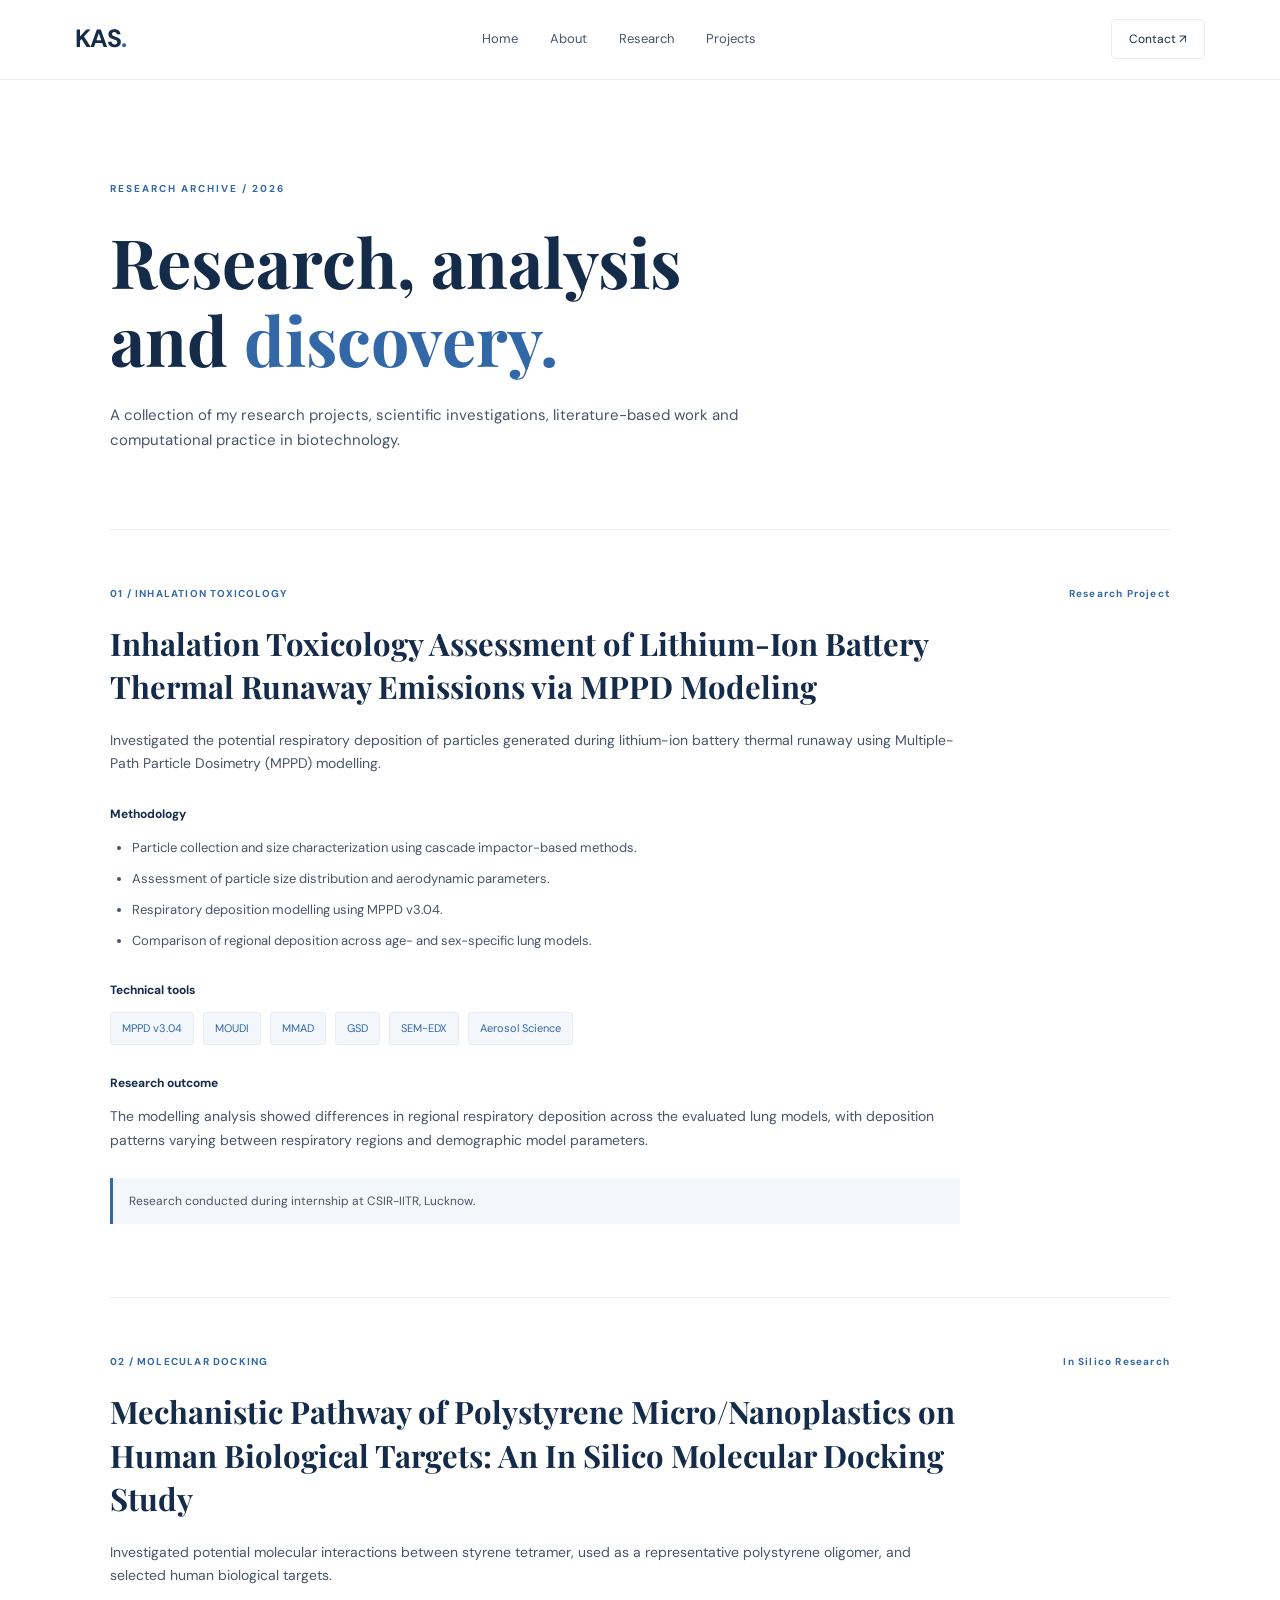
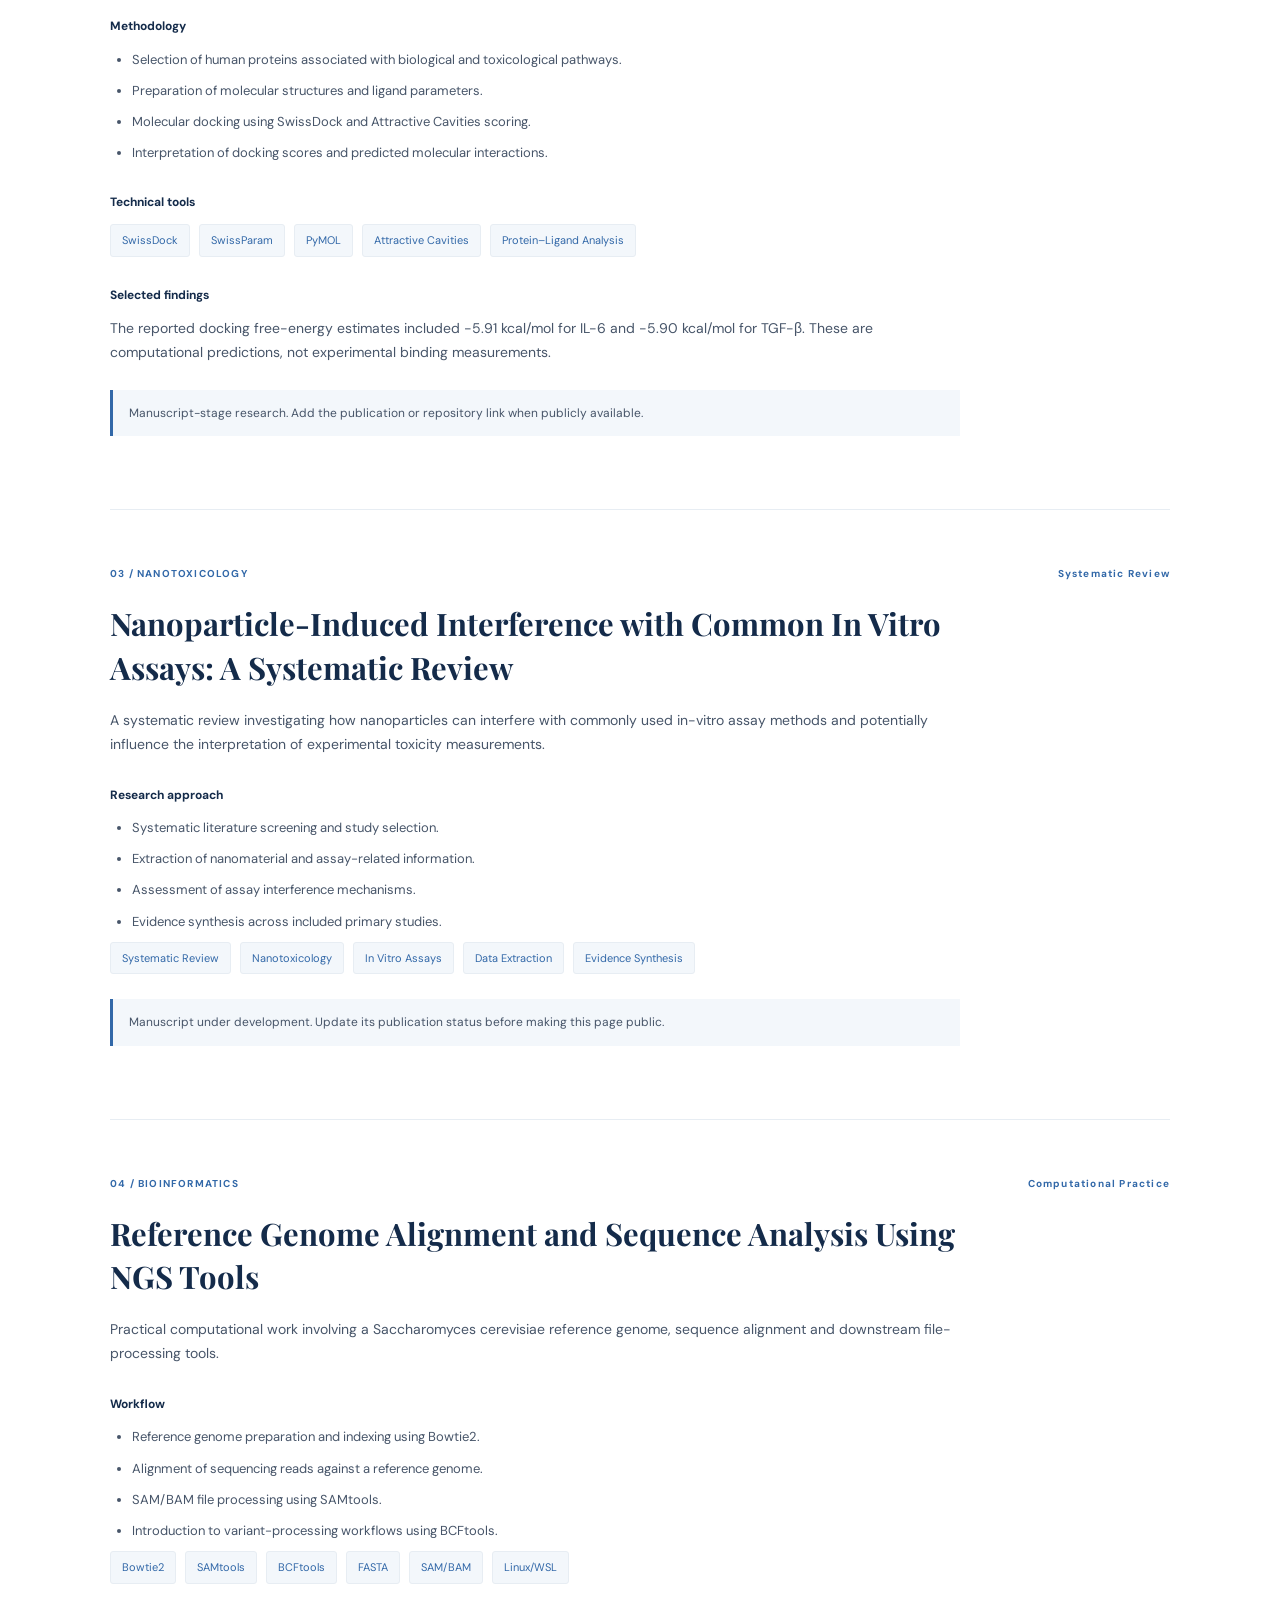
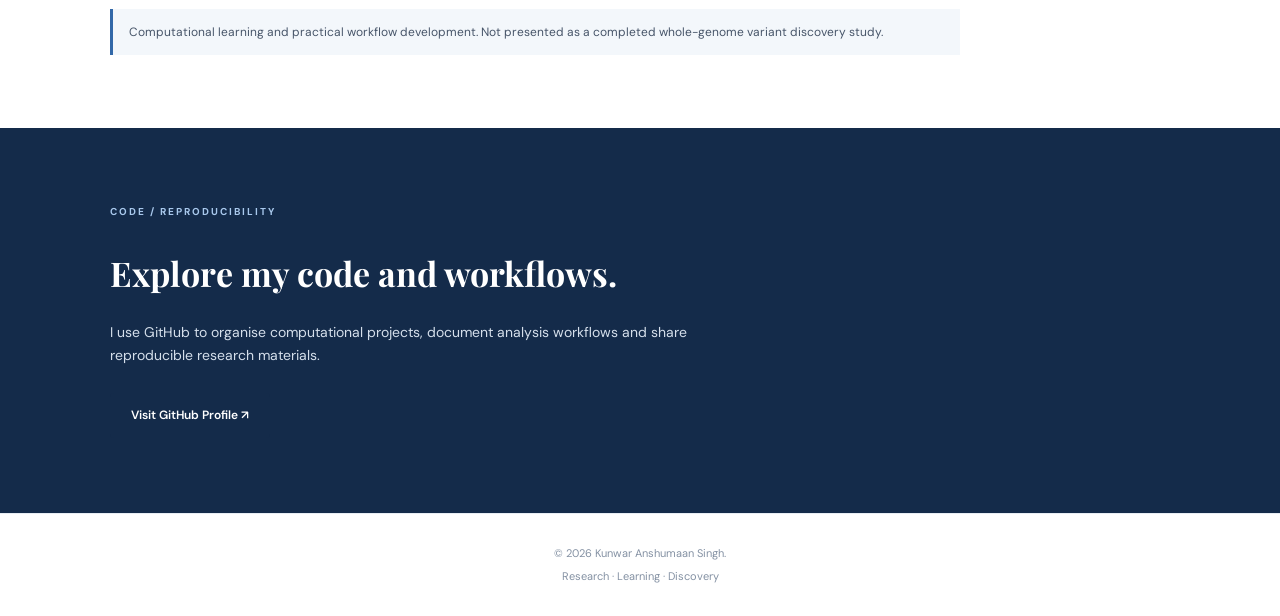
==== projects.html @ 765aea6a "Add files via upload" ====
<!DOCTYPE html>
<html lang="en">
<head>
    <meta charset="UTF-8">
    <meta name="viewport" content="width=device-width, initial-scale=1.0">

    <meta name="description"
          content="Research projects by Kunwar Anshumaan Singh in biotechnology, bioinformatics and computational toxicology.">

    <title>Research Projects | Kunwar Anshumaan Singh</title>

    <link rel="stylesheet" href="style.css">
</head>

<body>

    <header class="site-header">
        <nav class="navbar">
            <a href="index.html" class="logo">KAS<span>.</span></a>

            <div class="nav-links">
                <a href="index.html">Home</a>
                <a href="index.html#about">About</a>
                <a href="index.html#research">Research</a>
                <a href="#projects">Projects</a>
            </div>

            <a href="index.html#contact" class="nav-button">
                Contact ↗
            </a>
        </nav>
    </header>

    <main>

        <section class="project-hero">
            <div class="section-label">RESEARCH ARCHIVE / 2026</div>

            <h1>
                Research, analysis<br>
                and <span>discovery.</span>
            </h1>

            <p>
                A collection of my research projects, scientific
                investigations, literature-based work and
                computational practice in biotechnology.
            </p>
        </section>

        <section class="project-list" id="projects">

            <!-- PROJECT 1 -->
            <article class="project-detail">

                <div class="project-meta">
                    <span>01 / INHALATION TOXICOLOGY</span>
                    <span>Research Project</span>
                </div>

                <h2>
                    Inhalation Toxicology Assessment of
                    Lithium-Ion Battery Thermal Runaway
                    Emissions via MPPD Modeling
                </h2>

                <p>
                    Investigated the potential respiratory deposition
                    of particles generated during lithium-ion battery
                    thermal runaway using Multiple-Path Particle
                    Dosimetry (MPPD) modelling.
                </p>

                <div class="project-subheading">Methodology</div>

                <ul>
                    <li>Particle collection and size characterization using cascade impactor-based methods.</li>
                    <li>Assessment of particle size distribution and aerodynamic parameters.</li>
                    <li>Respiratory deposition modelling using MPPD v3.04.</li>
                    <li>Comparison of regional deposition across age- and sex-specific lung models.</li>
                </ul>

                <div class="project-subheading">Technical tools</div>

                <div class="project-tags">
                    <span>MPPD v3.04</span>
                    <span>MOUDI</span>
                    <span>MMAD</span>
                    <span>GSD</span>
                    <span>SEM-EDX</span>
                    <span>Aerosol Science</span>
                </div>

                <div class="project-subheading">Research outcome</div>

                <p>
                    The modelling analysis showed differences in
                    regional respiratory deposition across the
                    evaluated lung models, with deposition patterns
                    varying between respiratory regions and
                    demographic model parameters.
                </p>

                <p class="project-note">
                    Research conducted during internship at
                    CSIR-IITR, Lucknow.
                </p>

            </article>

            <!-- PROJECT 2 -->
            <article class="project-detail">

                <div class="project-meta">
                    <span>02 / MOLECULAR DOCKING</span>
                    <span>In Silico Research</span>
                </div>

                <h2>
                    Mechanistic Pathway of Polystyrene
                    Micro/Nanoplastics on Human Biological
                    Targets: An In Silico Molecular Docking Study
                </h2>

                <p>
                    Investigated potential molecular interactions
                    between styrene tetramer, used as a representative
                    polystyrene oligomer, and selected human
                    biological targets.
                </p>

                <div class="project-subheading">Methodology</div>

                <ul>
                    <li>Selection of human proteins associated with biological and toxicological pathways.</li>
                    <li>Preparation of molecular structures and ligand parameters.</li>
                    <li>Molecular docking using SwissDock and Attractive Cavities scoring.</li>
                    <li>Interpretation of docking scores and predicted molecular interactions.</li>
                </ul>

                <div class="project-subheading">Technical tools</div>

                <div class="project-tags">
                    <span>SwissDock</span>
                    <span>SwissParam</span>
                    <span>PyMOL</span>
                    <span>Attractive Cavities</span>
                    <span>Protein–Ligand Analysis</span>
                </div>

                <div class="project-subheading">Selected findings</div>

                <p>
                    The reported docking free-energy estimates included
                    -5.91 kcal/mol for IL-6 and -5.90 kcal/mol for
                    TGF-β. These are computational predictions,
                    not experimental binding measurements.
                </p>

                <p class="project-note">
                    Manuscript-stage research. Add the publication
                    or repository link when publicly available.
                </p>

            </article>

            <!-- PROJECT 3 -->
            <article class="project-detail">

                <div class="project-meta">
                    <span>03 / NANOTOXICOLOGY</span>
                    <span>Systematic Review</span>
                </div>

                <h2>
                    Nanoparticle-Induced Interference
                    with Common In Vitro Assays:
                    A Systematic Review
                </h2>

                <p>
                    A systematic review investigating how
                    nanoparticles can interfere with commonly
                    used in-vitro assay methods and potentially
                    influence the interpretation of experimental
                    toxicity measurements.
                </p>

                <div class="project-subheading">Research approach</div>

                <ul>
                    <li>Systematic literature screening and study selection.</li>
                    <li>Extraction of nanomaterial and assay-related information.</li>
                    <li>Assessment of assay interference mechanisms.</li>
                    <li>Evidence synthesis across included primary studies.</li>
                </ul>

                <div class="project-tags">
                    <span>Systematic Review</span>
                    <span>Nanotoxicology</span>
                    <span>In Vitro Assays</span>
                    <span>Data Extraction</span>
                    <span>Evidence Synthesis</span>
                </div>

                <p class="project-note">
                    Manuscript under development. Update its
                    publication status before making this page public.
                </p>

            </article>

            <!-- PROJECT 4 -->
            <article class="project-detail">

                <div class="project-meta">
                    <span>04 / BIOINFORMATICS</span>
                    <span>Computational Practice</span>
                </div>

                <h2>
                    Reference Genome Alignment
                    and Sequence Analysis Using NGS Tools
                </h2>

                <p>
                    Practical computational work involving a
                    Saccharomyces cerevisiae reference genome,
                    sequence alignment and downstream
                    file-processing tools.
                </p>

                <div class="project-subheading">Workflow</div>

                <ul>
                    <li>Reference genome preparation and indexing using Bowtie2.</li>
                    <li>Alignment of sequencing reads against a reference genome.</li>
                    <li>SAM/BAM file processing using SAMtools.</li>
                    <li>Introduction to variant-processing workflows using BCFtools.</li>
                </ul>

                <div class="project-tags">
                    <span>Bowtie2</span>
                    <span>SAMtools</span>
                    <span>BCFtools</span>
                    <span>FASTA</span>
                    <span>SAM/BAM</span>
                    <span>Linux/WSL</span>
                </div>

                <p class="project-note">
                    Computational learning and practical workflow
                    development. Not presented as a completed
                    whole-genome variant discovery study.
                </p>

            </article>

        </section>

        <section class="github-section">

            <div class="section-label">CODE / REPRODUCIBILITY</div>

            <h2>Explore my code and workflows.</h2>

            <p>
                I use GitHub to organise computational projects,
                document analysis workflows and share reproducible
                research materials.
            </p>

            <!-- Replace this URL with your actual GitHub profile -->
            <a href="#" class="primary-button">
                Visit GitHub Profile ↗
            </a>

        </section>

    </main>

    <footer>
        <p>© <span id="year"></span> Kunwar Anshumaan Singh.</p>
        <p>Research · Learning · Discovery</p>
    </footer>

    <script src="script.js"></script>

</body>
</html>
---- style.css ----
/* =================================
   1. GLOBAL SETTINGS
================================= */

@import url('https://fonts.googleapis.com/css2?family=DM+Sans:wght@400;500;600;700&family=Playfair+Display:wght@500;600;700&display=swap');

:root {
    --background: #ffffff;
    --navy: #142b4a;
    --blue: #3268a8;
    --text: #475569;
    --muted: #8491a3;
    --border: #e7edf3;
    --light-blue: #f3f7fb;
}

* {
    margin: 0;
    padding: 0;
    box-sizing: border-box;
    scroll-behavior: smooth;
}

body {
    font-family: 'DM Sans', sans-serif;
    background: var(--background);
    color: var(--navy);
    line-height: 1.7;
}

a {
    text-decoration: none;
    color: inherit;
}

/* =================================
   2. NAVIGATION
================================= */

.site-header {
    position: sticky;
    top: 0;
    z-index: 100;
    background: rgba(255,255,255,0.96);
    border-bottom: 1px solid var(--border);
}

.navbar {
    max-width: 1200px;
    margin: auto;
    padding: 18px 35px;
    display: flex;
    align-items: center;
    justify-content: space-between;
}

.logo {
    font-size: 25px;
    font-weight: 700;
    letter-spacing: -1px;
}

.logo span {
    color: var(--blue);
}

.nav-links {
    display: flex;
    gap: 32px;
}

.nav-links a {
    color: var(--text);
    font-size: 13px;
    transition: 0.3s;
}

.nav-links a:hover {
    color: var(--blue);
}

.nav-button {
    border: 1px solid var(--border);
    padding: 9px 17px;
    border-radius: 5px;
    font-size: 12px;
    transition: 0.3s;
}

.nav-button:hover {
    background: var(--navy);
    color: white;
}

/* =================================
   3. HERO SECTION
================================= */

.hero {
    max-width: 1200px;
    min-height: 650px;
    margin: auto;
    padding: 90px 35px;
    display: grid;
    grid-template-columns: 1.15fr 0.85fr;
    align-items: center;
    gap: 70px;
}

.eyebrow {
    color: var(--blue);
    font-size: 10px;
    font-weight: 700;
    letter-spacing: 2px;
    margin-bottom: 25px;
}

.hero h1 {
    font-family: 'Playfair Display', serif;
    font-size: clamp(55px, 6vw, 78px);
    line-height: 1.04;
    letter-spacing: -2px;
}

.hero h1 span {
    color: var(--blue);
}

.professional-title {
    font-size: 18px;
    margin-top: 22px;
    font-weight: 600;
}

.hero-description {
    max-width: 550px;
    margin-top: 15px;
    color: var(--text);
    font-size: 14px;
    line-height: 1.9;
}

.hero-buttons {
    display: flex;
    gap: 15px;
    margin-top: 30px;
    flex-wrap: wrap;
}

.primary-button,
.secondary-button {
    display: inline-block;
    padding: 12px 21px;
    font-size: 12px;
    font-weight: 600;
    border-radius: 4px;
    transition: 0.3s;
}

.primary-button {
    background: var(--navy);
    color: white;
}

.primary-button:hover {
    background: var(--blue);
}

.secondary-button {
    border: 1px solid var(--border);
}

.secondary-button:hover {
    border-color: var(--blue);
    color: var(--blue);
}

.social-links {
    display: flex;
    gap: 25px;
    margin-top: 38px;
}

.social-links a {
    font-size: 12px;
    color: var(--text);
}

.social-links a:hover {
    color: var(--blue);
}

/* =================================
   4. PROFILE IMAGE
================================= */

.hero-image-wrapper {
    position: relative;
    max-width: 380px;
    width: 100%;
    justify-self: center;
}

.profile-image {
    display: block;
    width: 100%;
    height: 460px;
    object-fit: cover;
    object-position: center;
    position: relative;
    z-index: 2;
    border-radius: 3px;
}

.image-decoration {
    position: absolute;
    top: -18px;
    right: -18px;
    width: 100%;
    height: 100%;
    border: 1px solid #b6cce2;
    z-index: 1;
}

.image-caption {
    padding-top: 18px;
    font-size: 11px;
    color: var(--muted);
}

.caption-dot {
    display: inline-block;
    width: 7px;
    height: 7px;
    background: var(--blue);
    border-radius: 50%;
    margin-right: 8px;
}

/* =================================
   5. ACADEMIC INFORMATION
================================= */

.academic-strip {
    background: var(--light-blue);
    padding: 35px max(calc((100% - 1130px)/2), 35px);
    display: grid;
    grid-template-columns: repeat(3, 1fr);
    gap: 30px;
}

.academic-item {
    display: flex;
    flex-direction: column;
    gap: 6px;
}

.academic-label {
    color: var(--muted);
    font-size: 10px;
    letter-spacing: 1.5px;
    font-weight: 700;
}

.academic-item strong {
    font-size: 14px;
}

/* =================================
   6. GENERAL SECTIONS
================================= */

.intro-section,
.research-section,
.projects-section,
.contact-section {
    max-width: 1130px;
    margin: auto;
    padding: 95px 35px;
}

.section-label {
    color: var(--blue);
    font-size: 10px;
    letter-spacing: 2px;
    font-weight: 700;
    margin-bottom: 25px;
}

.intro-content {
    max-width: 780px;
}

.intro-content h2,
.research-section h2,
.projects-section h2,
.contact-section h2 {
    font-family: 'Playfair Display', serif;
    font-size: 39px;
    line-height: 1.3;
    margin-bottom: 25px;
}

.intro-content h2 span {
    color: var(--blue);
}

.intro-content p,
.projects-section > p,
.contact-section > p {
    color: var(--text);
    font-size: 14px;
    margin-bottom: 17px;
    max-width: 760px;
}

/
/* =================================
   7. RESEARCH INTERESTS
================================= */

.research-section {
    background: var(--light-blue);
    padding: 95px 35px;
}

.research-container {
    max-width: 1130px;
    margin: auto;
}

.research-section h2 {
    max-width: 760px;
    font-family: 'Playfair Display', serif;
    font-size: 39px;
    line-height: 1.3;
    margin-bottom: 20px;
}

.research-intro {
    max-width: 760px;
    color: var(--text);
    font-size: 14px;
    margin-bottom: 42px;
}

.research-grid {
    display: grid;
    grid-template-columns: repeat(2, 1fr);
    gap: 20px;
}

.research-card {
    position: relative;
    background: #ffffff;
    border: 1px solid var(--border);
    padding: 30px;
    transition: transform 0.3s, box-shadow 0.3s;
}

.research-card:hover {
    transform: translateY(-5px);
    box-shadow: 0 12px 30px rgba(20, 43, 74, 0.07);
}

.research-number {
    color: var(--blue);
    font-size: 11px;
    font-weight: 700;
    letter-spacing: 1px;
}

.research-icon {
    font-size: 25px;
    margin: 22px 0 12px;
}

.research-card h3 {
    font-size: 18px;
    line-height: 1.5;
    margin-bottom: 12px;
    color: var(--navy);
}

.research-card p {
    font-size: 13px;
    line-height: 1.8;
    color: var(--text);
    min-height: 70px;
}

.research-tags {
    display: flex;
    flex-wrap: wrap;
    gap: 8px;
    margin-top: 22px;
}

.research-tags span {
    font-size: 10px;
    color: var(--blue);
    background: #f0f5fb;
    border: 1px solid #e1eaf4;
    border-radius: 3px;
    padding: 5px 9px;
}

/* Research direction */

.research-direction {
    margin-top: 55px;
    padding: 38px;
    background: var(--navy);
    color: #ffffff;
}

.research-direction .section-label {
    color: #a9c9ed;
}

.research-direction h3 {
    font-family: 'Playfair Display', serif;
    font-size: 27px;
    line-height: 1.4;
    max-width: 650px;
    margin-bottom: 15px;
}

.research-direction p {
    max-width: 760px;
    color: #d5dfeb;
    font-size: 13px;
    line-height: 1.9;
}

/* Responsive research layout */

@media (max-width: 650px) {

    .research-section {
        padding: 65px 22px;
    }

    .research-grid {
        grid-template-columns: 1fr;
    }

    .research-section h2 {
        font-size: 31px;
    }

    .research-card p {
        min-height: auto;
    }

    .research-direction {
        padding: 25px;
    }

    .research-direction h3 {
        font-size: 23px;
    }
}


/* =================================
   9. FOOTER
================================= */

footer {
    padding: 30px 20px;
    text-align: center;
    border-top: 1px solid var(--border);
    color: var(--muted);
    font-size: 11px;
}

footer p + p {
    margin-top: 5px;
}

/* =================================
   10. MOBILE RESPONSIVENESS
================================= */

@media (max-width: 800px) {

    .navbar {
        padding: 15px 20px;
        flex-wrap: wrap;
        gap: 15px;
    }

    .nav-links {
        gap: 15px;
    }

    .nav-button {
        display: none;
    }

    .hero {
        grid-template-columns: 1fr;
        padding: 65px 25px;
        gap: 55px;
    }

    .hero-image-wrapper {
        max-width: 320px;
    }

    .profile-image {
        height: 390px;
    }

    .academic-strip {
        grid-template-columns: 1fr;
        padding: 30px;
    }

    .intro-section,
    .research-section,
    .projects-section,
    .contact-section {
        padding: 65px 25px;
    }
}

@media (max-width: 500px) {

    .nav-links {
        width: 100%;
        justify-content: space-between;
        gap: 8px;
    }

    .nav-links a {
        font-size: 11px;
    }

    .hero h1 {
        font-size: 54px;
    }

    .research-grid {
        grid-template-columns: 1fr;
    }

    .intro-content h2,
    .research-section h2,
    .projects-section h2,
    .contact-section h2 {
        font-size: 31px;
    }
}

/* ABOUT SECTION DETAILS */

.about-details {
    display: grid;
    grid-template-columns: repeat(2, 1fr);
    gap: 25px;
    margin-top: 35px;
    padding-top: 28px;
    border-top: 1px solid var(--border);
}

.detail-item {
    display: flex;
    flex-direction: column;
    gap: 5px;
}

.detail-item span {
    color: var(--muted);
    font-size: 10px;
    font-weight: 700;
    letter-spacing: 1.5px;
}

.detail-item strong {
    color: var(--navy);
    font-size: 13px;
}

@media (max-width: 500px) {
    .about-details {
        grid-template-columns: 1fr;
    }
}

/* =================================
   11. PROJECT PAGE
================================= */

.project-hero {
    max-width: 1130px;
    margin: auto;
    padding: 100px 35px 75px;
}

.project-hero h1 {
    font-family: 'Playfair Display', serif;
    font-size: clamp(45px, 6vw, 68px);
    line-height: 1.15;
    margin-bottom: 25px;
}

.project-hero h1 span {
    color: var(--blue);
}

.project-hero > p {
    max-width: 700px;
    color: var(--text);
    font-size: 15px;
}

.project-list {
    max-width: 1130px;
    margin: auto;
    padding: 0 35px;
}

.project-detail {
    padding: 55px 0;
    border-top: 1px solid var(--border);
}

.project-meta {
    display: flex;
    justify-content: space-between;
    flex-wrap: wrap;
    gap: 12px;
    color: var(--blue);
    font-size: 10px;
    font-weight: 700;
    letter-spacing: 1.2px;
    margin-bottom: 20px;
}

.project-detail h2 {
    max-width: 850px;
    font-family: 'Playfair Display', serif;
    font-size: 31px;
    line-height: 1.4;
    margin-bottom: 20px;
}

.project-detail > p {
    max-width: 850px;
    color: var(--text);
    font-size: 14px;
    margin-bottom: 18px;
}

.project-subheading {
    margin-top: 28px;
    margin-bottom: 12px;
    font-size: 12px;
    font-weight: 700;
    color: var(--navy);
}

.project-detail ul {
    padding-left: 22px;
    max-width: 850px;
}

.project-detail li {
    color: var(--text);
    font-size: 13px;
    margin-bottom: 9px;
}

.project-tags {
    display: flex;
    flex-wrap: wrap;
    gap: 9px;
}

.project-tags span {
    padding: 6px 11px;
    border: 1px solid var(--border);
    background: var(--light-blue);
    border-radius: 3px;
    color: var(--blue);
    font-size: 11px;
}

.project-detail .project-note {
    margin-top: 25px;
    padding: 13px 16px;
    background: var(--light-blue);
    border-left: 3px solid var(--blue);
    font-size: 12px;
}

.github-section {
    background: var(--navy);
    color: white;
    padding: 75px max(calc((100% - 1060px)/2), 35px);
}

.github-section .section-label {
    color: #a9c9ed;
}

.github-section h2 {
    font-family: 'Playfair Display', serif;
    font-size: 34px;
    margin-bottom: 18px;
}

.github-section > p {
    color: #d5dfeb;
    max-width: 650px;
    font-size: 14px;
    margin-bottom: 25px;
}

@media (max-width: 650px) {

    .project-hero {
        padding: 65px 23px 50px;
    }

    .project-list {
        padding: 0 23px;
    }

    .project-detail h2 {
        font-size: 25px;
    }

    .github-section {
        padding: 55px 23px;
    }

    .github-section h2 {
        font-size: 28px;
    }
}
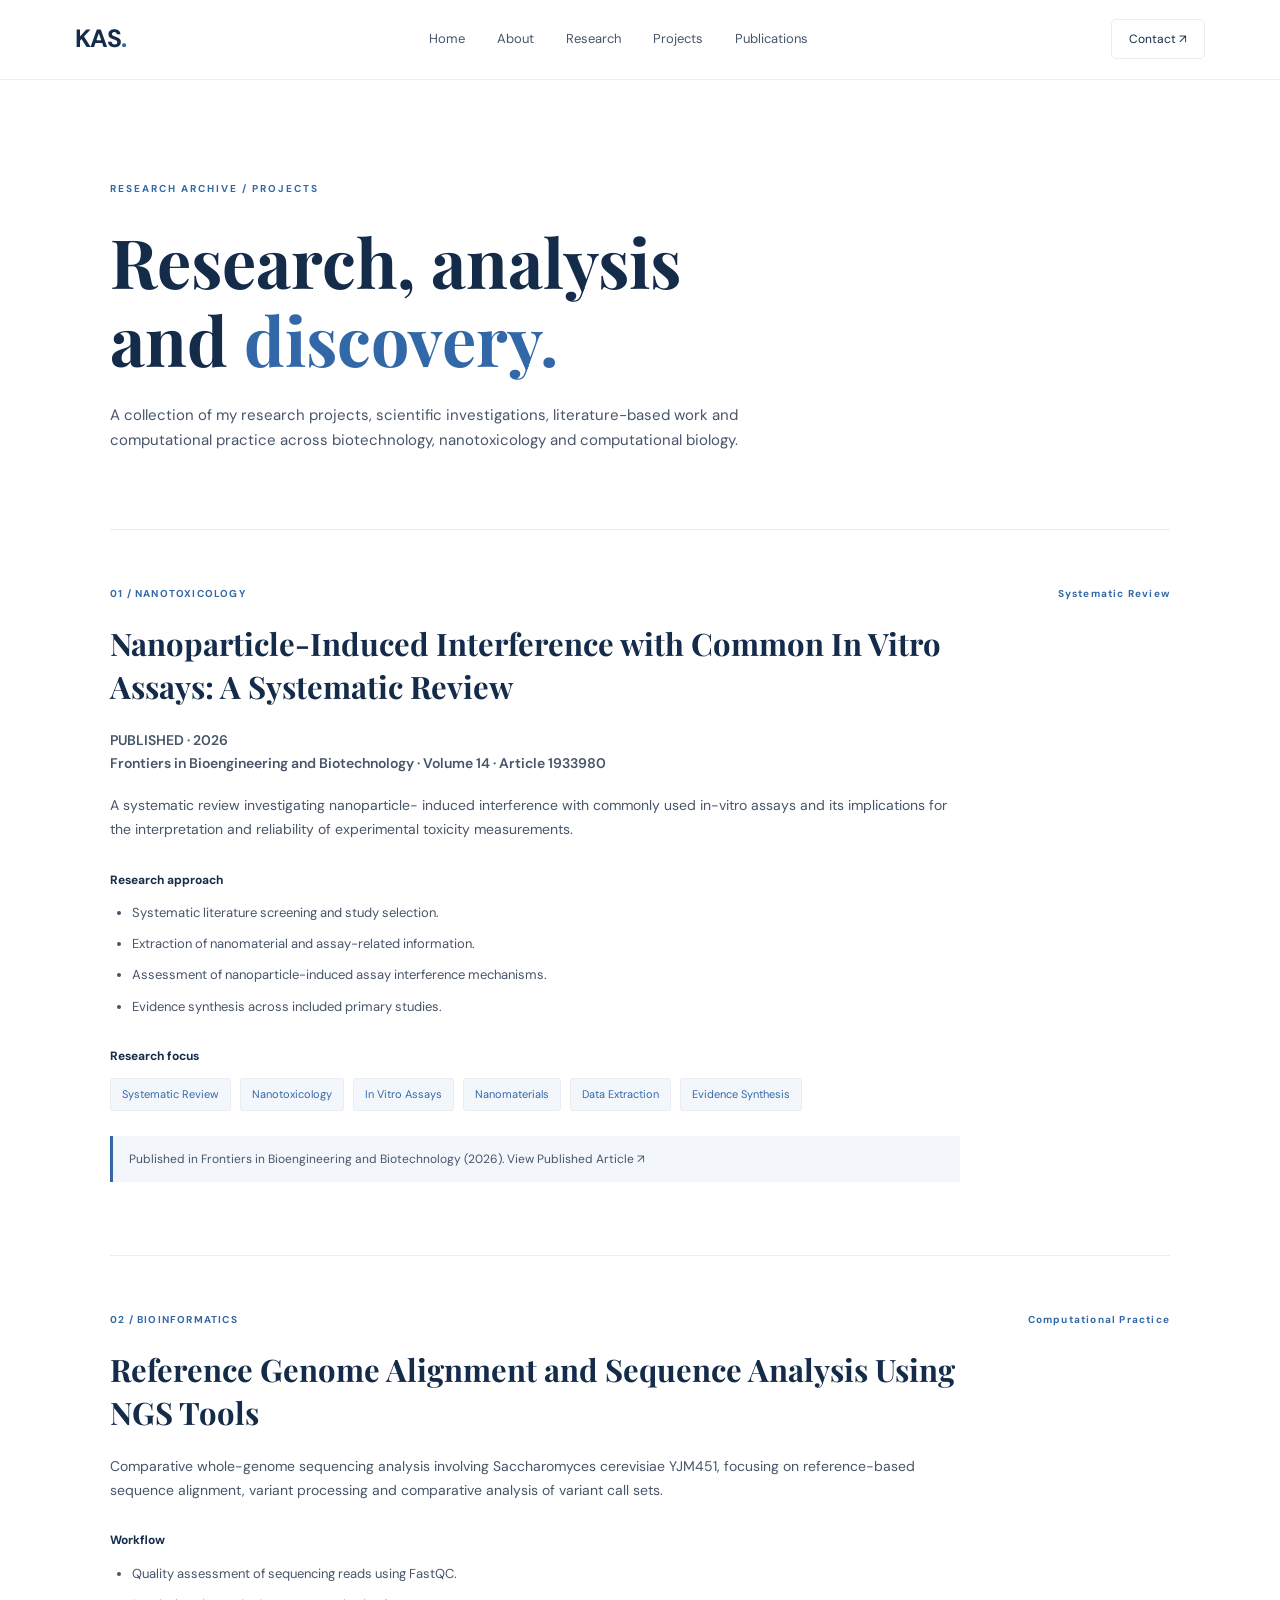
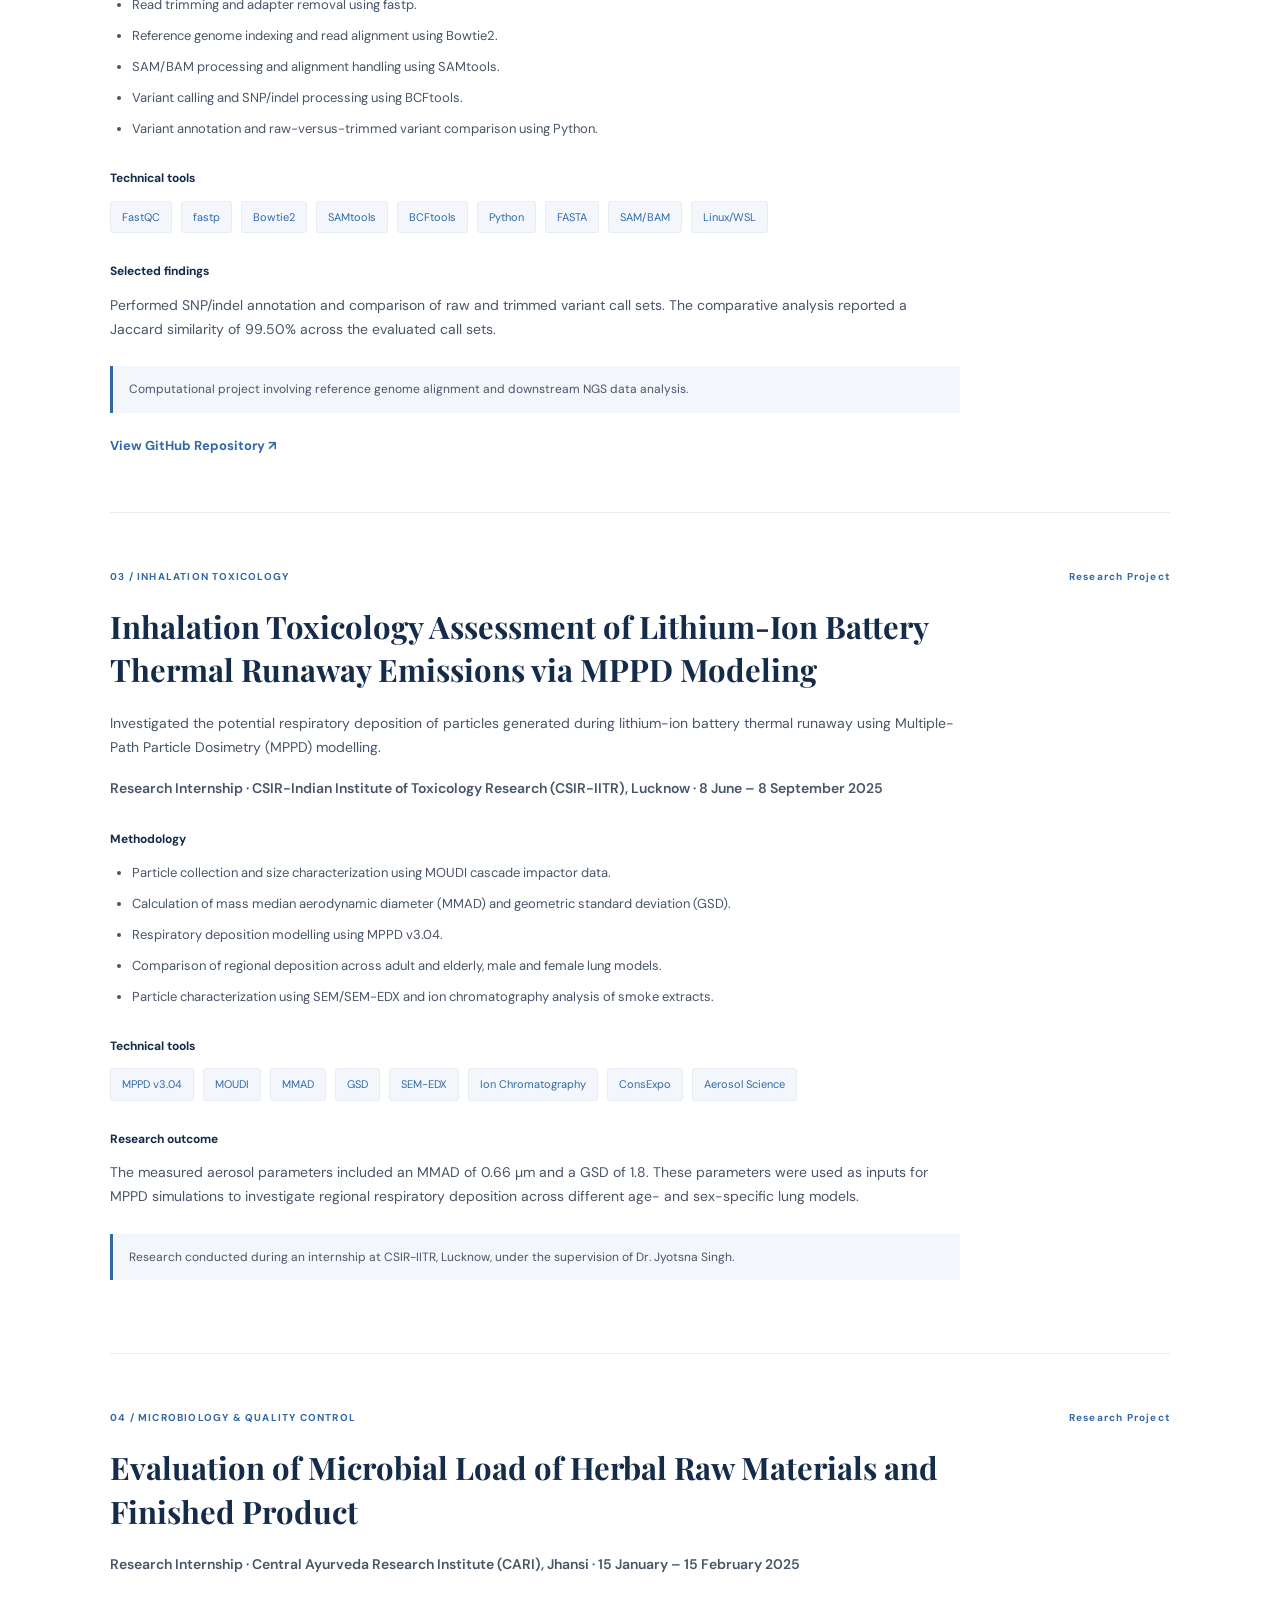
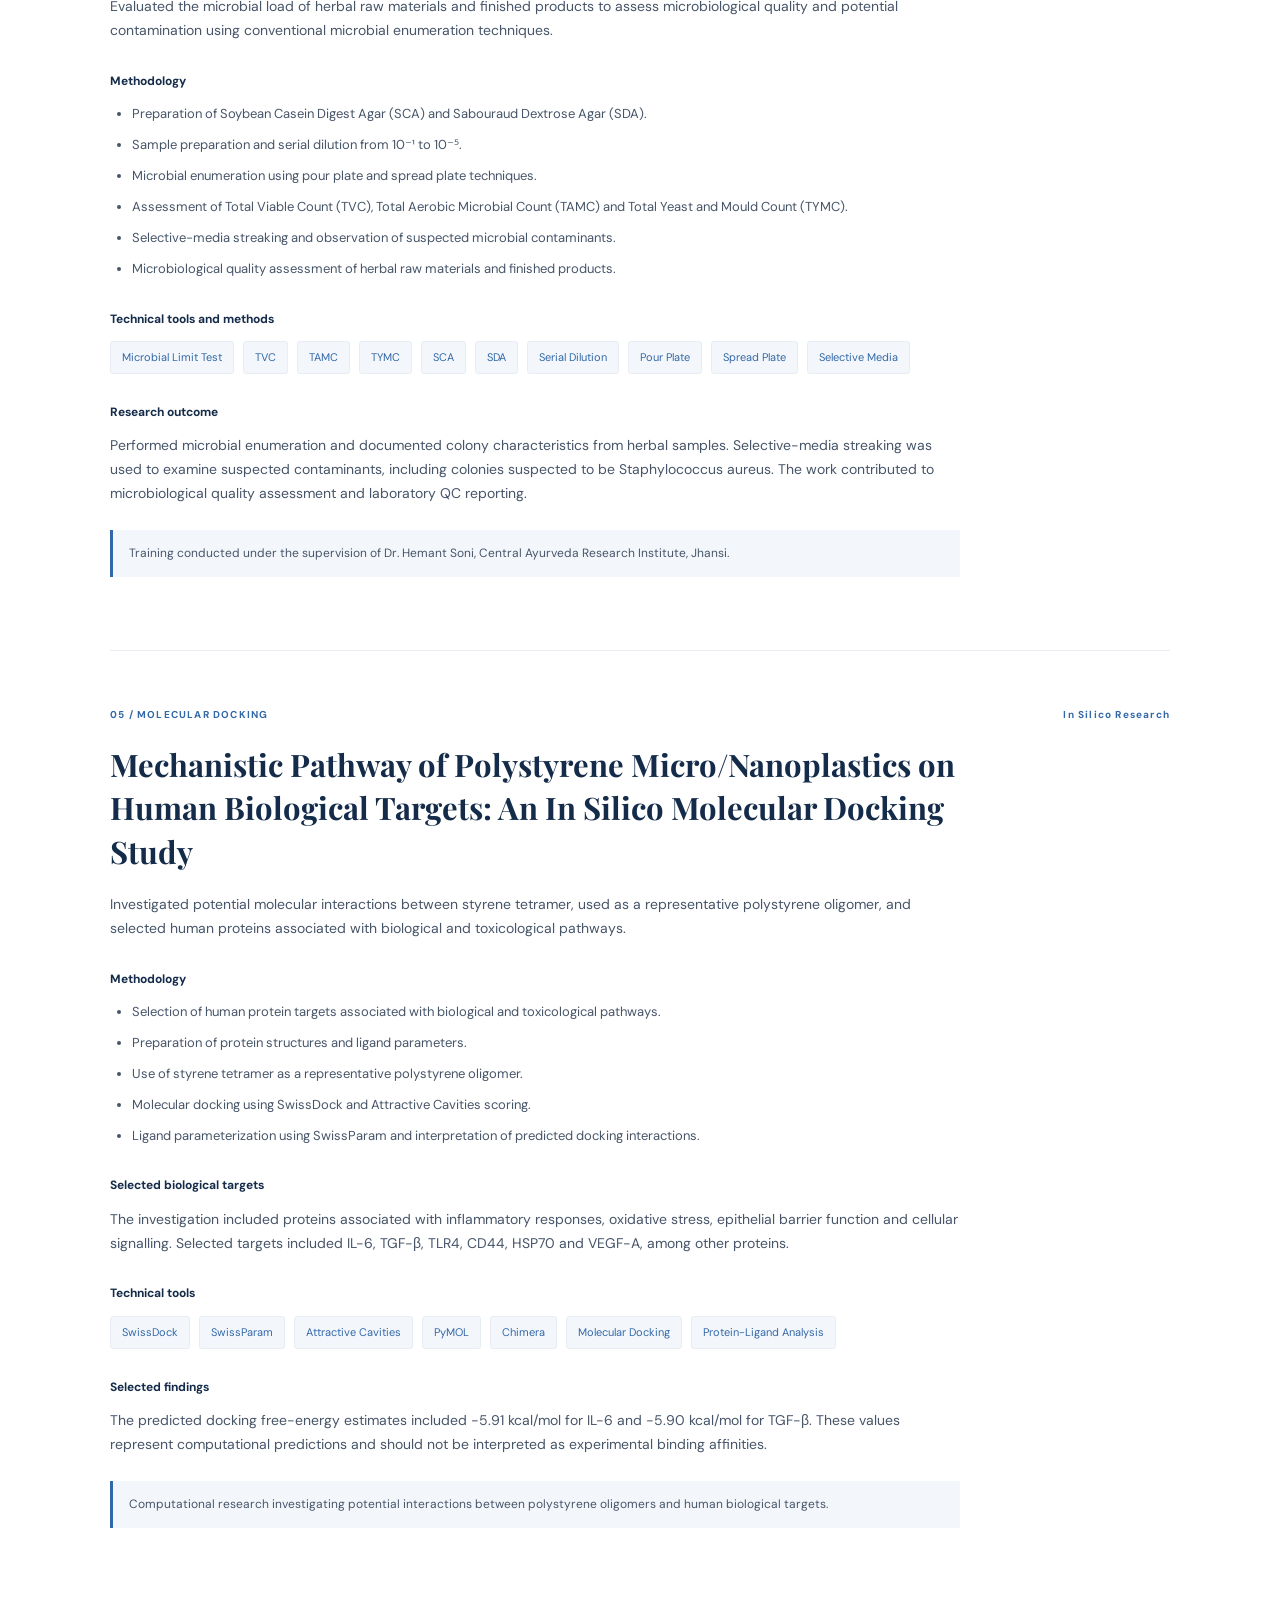
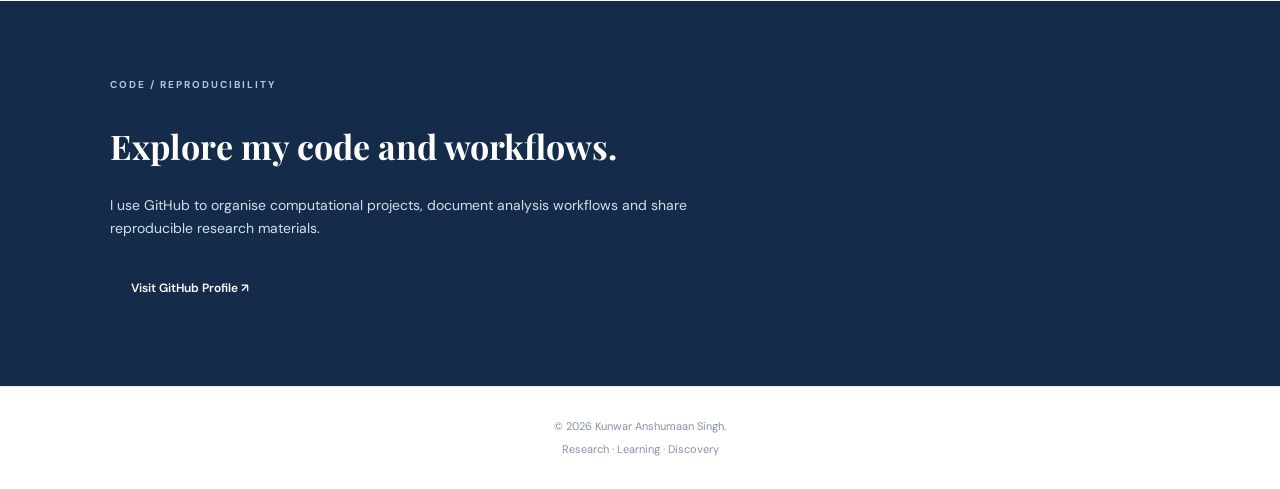
==== commit e84b1ad8: "Update projects.html" ====
--- a/projects.html
+++ b/projects.html
@@ -6,7 +6,7 @@
     <meta name="viewport" content="width=device-width, initial-scale=1.0">
 
     <meta name="description"
-          content="Research projects by Kunwar Anshumaan Singh in biotechnology, bioinformatics and computational toxicology.">
+          content="Research projects by Kunwar Anshumaan Singh in nanotoxicology, bioinformatics, inhalation toxicology, microbiology and molecular docking.">
 
     <title>Research Projects | Kunwar Anshumaan Singh</title>
 
@@ -24,6 +24,7 @@
                 <a href="index.html#about">About</a>
                 <a href="index.html#research">Research</a>
                 <a href="#projects">Projects</a>
+                <a href="publications.html">Publications</a>
             </div>
 
             <a href="index.html#contact" class="nav-button">
@@ -34,8 +35,11 @@
 
     <main>
 
+        <!-- PROJECT HERO -->
+
         <section class="project-hero">
-            <div class="section-label">RESEARCH ARCHIVE / 2026</div>
+
+            <div class="section-label">RESEARCH ARCHIVE / PROJECTS</div>
 
             <h1>
                 Research, analysis<br>
@@ -45,17 +49,171 @@
             <p>
                 A collection of my research projects, scientific
                 investigations, literature-based work and
-                computational practice in biotechnology.
+                computational practice across biotechnology,
+                nanotoxicology and computational biology.
             </p>
+
         </section>
 
+
+        <!-- PROJECT LIST -->
+
         <section class="project-list" id="projects">
 
-            <!-- PROJECT 1 -->
+
+            <!-- 01 / NANOTOXICOLOGY -->
+
             <article class="project-detail">
 
                 <div class="project-meta">
-                    <span>01 / INHALATION TOXICOLOGY</span>
+                    <span>01 / NANOTOXICOLOGY</span>
+                    <span>Systematic Review</span>
+                </div>
+
+                <h2>
+                    Nanoparticle-Induced Interference
+                    with Common In Vitro Assays:
+                    A Systematic Review
+                </h2>
+
+                <p class="journal-name">
+                    PUBLISHED · 2026
+                    <br>
+                    Frontiers in Bioengineering and Biotechnology
+                    · Volume 14 · Article 1933980
+                </p>
+
+                <p>
+                    A systematic review investigating nanoparticle-
+                    induced interference with commonly used
+                    in-vitro assays and its implications for
+                    the interpretation and reliability of
+                    experimental toxicity measurements.
+                </p>
+
+                <div class="project-subheading">
+                    Research approach
+                </div>
+
+                <ul>
+                    <li>Systematic literature screening and study selection.</li>
+                    <li>Extraction of nanomaterial and assay-related information.</li>
+                    <li>Assessment of nanoparticle-induced assay interference mechanisms.</li>
+                    <li>Evidence synthesis across included primary studies.</li>
+                </ul>
+
+                <div class="project-subheading">
+                    Research focus
+                </div>
+
+                <div class="project-tags">
+                    <span>Systematic Review</span>
+                    <span>Nanotoxicology</span>
+                    <span>In Vitro Assays</span>
+                    <span>Nanomaterials</span>
+                    <span>Data Extraction</span>
+                    <span>Evidence Synthesis</span>
+                </div>
+
+                <p class="project-note">
+                    Published in Frontiers in Bioengineering
+                    and Biotechnology (2026).
+                    <a href="https://doi.org/10.3389/fbioe.2026.1933980"
+                       target="_blank"
+                       rel="noopener noreferrer">
+                        View Published Article ↗
+                    </a>
+                </p>
+
+            </article>
+
+
+            <!-- 02 / BIOINFORMATICS -->
+
+            <article class="project-detail">
+
+                <div class="project-meta">
+                    <span>02 / BIOINFORMATICS</span>
+                    <span>Computational Practice</span>
+                </div>
+
+                <h2>
+                    Reference Genome Alignment
+                    and Sequence Analysis Using NGS Tools
+                </h2>
+
+                <p>
+                    Comparative whole-genome sequencing analysis
+                    involving Saccharomyces cerevisiae YJM451,
+                    focusing on reference-based sequence alignment,
+                    variant processing and comparative analysis
+                    of variant call sets.
+                </p>
+
+                <div class="project-subheading">
+                    Workflow
+                </div>
+
+                <ul>
+                    <li>Quality assessment of sequencing reads using FastQC.</li>
+                    <li>Read trimming and adapter removal using fastp.</li>
+                    <li>Reference genome indexing and read alignment using Bowtie2.</li>
+                    <li>SAM/BAM processing and alignment handling using SAMtools.</li>
+                    <li>Variant calling and SNP/indel processing using BCFtools.</li>
+                    <li>Variant annotation and raw-versus-trimmed variant comparison using Python.</li>
+                </ul>
+
+                <div class="project-subheading">
+                    Technical tools
+                </div>
+
+                <div class="project-tags">
+                    <span>FastQC</span>
+                    <span>fastp</span>
+                    <span>Bowtie2</span>
+                    <span>SAMtools</span>
+                    <span>BCFtools</span>
+                    <span>Python</span>
+                    <span>FASTA</span>
+                    <span>SAM/BAM</span>
+                    <span>Linux/WSL</span>
+                </div>
+
+                <div class="project-subheading">
+                    Selected findings
+                </div>
+
+                <p>
+                    Performed SNP/indel annotation and comparison
+                    of raw and trimmed variant call sets.
+                    The comparative analysis reported a
+                    Jaccard similarity of 99.50% across
+                    the evaluated call sets.
+                </p>
+
+                <p class="project-note">
+                    Computational project involving reference
+                    genome alignment and downstream NGS
+                    data analysis.
+                </p>
+
+                <div class="publication-links">
+                    <a href="https://github.com/kunwaranshumaan/yeast-genome-analysis-pipeline"
+                       target="_blank"
+                       rel="noopener noreferrer">
+                        View GitHub Repository ↗
+                    </a>
+                </div>
+
+            </article>
+
+
+            <!-- 03 / INHALATION TOXICOLOGY -->
+
+            <article class="project-detail">
+
+                <div class="project-meta">
+                    <span>03 / INHALATION TOXICOLOGY</span>
                     <span>Research Project</span>
                 </div>
 
@@ -72,16 +230,27 @@
                     Dosimetry (MPPD) modelling.
                 </p>
 
-                <div class="project-subheading">Methodology</div>
+                <p class="journal-name">
+                    Research Internship · CSIR-Indian Institute
+                    of Toxicology Research (CSIR-IITR), Lucknow
+                    · 8 June – 8 September 2025
+                </p>
+
+                <div class="project-subheading">
+                    Methodology
+                </div>
 
                 <ul>
-                    <li>Particle collection and size characterization using cascade impactor-based methods.</li>
-                    <li>Assessment of particle size distribution and aerodynamic parameters.</li>
+                    <li>Particle collection and size characterization using MOUDI cascade impactor data.</li>
+                    <li>Calculation of mass median aerodynamic diameter (MMAD) and geometric standard deviation (GSD).</li>
                     <li>Respiratory deposition modelling using MPPD v3.04.</li>
-                    <li>Comparison of regional deposition across age- and sex-specific lung models.</li>
+                    <li>Comparison of regional deposition across adult and elderly, male and female lung models.</li>
+                    <li>Particle characterization using SEM/SEM-EDX and ion chromatography analysis of smoke extracts.</li>
                 </ul>
 
-                <div class="project-subheading">Technical tools</div>
+                <div class="project-subheading">
+                    Technical tools
+                </div>
 
                 <div class="project-tags">
                     <span>MPPD v3.04</span>
@@ -89,31 +258,120 @@
                     <span>MMAD</span>
                     <span>GSD</span>
                     <span>SEM-EDX</span>
+                    <span>Ion Chromatography</span>
+                    <span>ConsExpo</span>
                     <span>Aerosol Science</span>
                 </div>
 
-                <div class="project-subheading">Research outcome</div>
-
-                <p>
-                    The modelling analysis showed differences in
-                    regional respiratory deposition across the
-                    evaluated lung models, with deposition patterns
-                    varying between respiratory regions and
-                    demographic model parameters.
+                <div class="project-subheading">
+                    Research outcome
+                </div>
+
+                <p>
+                    The measured aerosol parameters included
+                    an MMAD of 0.66 µm and a GSD of 1.8.
+                    These parameters were used as inputs for
+                    MPPD simulations to investigate regional
+                    respiratory deposition across different
+                    age- and sex-specific lung models.
                 </p>
 
                 <p class="project-note">
-                    Research conducted during internship at
-                    CSIR-IITR, Lucknow.
+                    Research conducted during an internship
+                    at CSIR-IITR, Lucknow, under the supervision
+                    of Dr. Jyotsna Singh.
                 </p>
 
             </article>
 
-            <!-- PROJECT 2 -->
+
+            <!-- 04 / CENTRAL AYURVEDA RESEARCH INSTITUTE -->
+
             <article class="project-detail">
 
                 <div class="project-meta">
-                    <span>02 / MOLECULAR DOCKING</span>
+                    <span>04 / MICROBIOLOGY & QUALITY CONTROL</span>
+                    <span>Research Project</span>
+                </div>
+
+                <h2>
+                    Evaluation of Microbial Load of
+                    Herbal Raw Materials and Finished Product
+                </h2>
+
+                <p class="journal-name">
+                    Research Internship · Central Ayurveda
+                    Research Institute (CARI), Jhansi
+                    · 15 January – 15 February 2025
+                </p>
+
+                <p>
+                    Evaluated the microbial load of herbal raw
+                    materials and finished products to assess
+                    microbiological quality and potential
+                    contamination using conventional
+                    microbial enumeration techniques.
+                </p>
+
+                <div class="project-subheading">
+                    Methodology
+                </div>
+
+                <ul>
+                    <li>Preparation of Soybean Casein Digest Agar (SCA) and Sabouraud Dextrose Agar (SDA).</li>
+                    <li>Sample preparation and serial dilution from 10⁻¹ to 10⁻⁵.</li>
+                    <li>Microbial enumeration using pour plate and spread plate techniques.</li>
+                    <li>Assessment of Total Viable Count (TVC), Total Aerobic Microbial Count (TAMC) and Total Yeast and Mould Count (TYMC).</li>
+                    <li>Selective-media streaking and observation of suspected microbial contaminants.</li>
+                    <li>Microbiological quality assessment of herbal raw materials and finished products.</li>
+                </ul>
+
+                <div class="project-subheading">
+                    Technical tools and methods
+                </div>
+
+                <div class="project-tags">
+                    <span>Microbial Limit Test</span>
+                    <span>TVC</span>
+                    <span>TAMC</span>
+                    <span>TYMC</span>
+                    <span>SCA</span>
+                    <span>SDA</span>
+                    <span>Serial Dilution</span>
+                    <span>Pour Plate</span>
+                    <span>Spread Plate</span>
+                    <span>Selective Media</span>
+                </div>
+
+                <div class="project-subheading">
+                    Research outcome
+                </div>
+
+                <p>
+                    Performed microbial enumeration and documented
+                    colony characteristics from herbal samples.
+                    Selective-media streaking was used to examine
+                    suspected contaminants, including colonies
+                    suspected to be Staphylococcus aureus.
+                    The work contributed to microbiological
+                    quality assessment and laboratory QC reporting.
+                </p>
+
+                <p class="project-note">
+                    Training conducted under the supervision
+                    of Dr. Hemant Soni, Central Ayurveda
+                    Research Institute, Jhansi.
+                </p>
+
+            </article>
+
+
+            <!-- 05 / MOLECULAR DOCKING -->
+
+            <article class="project-detail">
+
+                <div class="project-meta">
+                    <span>05 / MOLECULAR DOCKING</span>
                     <span>In Silico Research</span>
                 </div>
 
@@ -126,138 +384,74 @@
                 <p>
                     Investigated potential molecular interactions
                     between styrene tetramer, used as a representative
-                    polystyrene oligomer, and selected human
-                    biological targets.
-                </p>
-
-                <div class="project-subheading">Methodology</div>
+                    polystyrene oligomer, and selected human proteins
+                    associated with biological and toxicological
+                    pathways.
+                </p>
+
+                <div class="project-subheading">
+                    Methodology
+                </div>
 
                 <ul>
-                    <li>Selection of human proteins associated with biological and toxicological pathways.</li>
-                    <li>Preparation of molecular structures and ligand parameters.</li>
+                    <li>Selection of human protein targets associated with biological and toxicological pathways.</li>
+                    <li>Preparation of protein structures and ligand parameters.</li>
+                    <li>Use of styrene tetramer as a representative polystyrene oligomer.</li>
                     <li>Molecular docking using SwissDock and Attractive Cavities scoring.</li>
-                    <li>Interpretation of docking scores and predicted molecular interactions.</li>
+                    <li>Ligand parameterization using SwissParam and interpretation of predicted docking interactions.</li>
                 </ul>
 
-                <div class="project-subheading">Technical tools</div>
+                <div class="project-subheading">
+                    Selected biological targets
+                </div>
+
+                <p>
+                    The investigation included proteins associated
+                    with inflammatory responses, oxidative stress,
+                    epithelial barrier function and cellular signalling.
+                    Selected targets included IL-6, TGF-β, TLR4,
+                    CD44, HSP70 and VEGF-A, among other proteins.
+                </p>
+
+                <div class="project-subheading">
+                    Technical tools
+                </div>
 
                 <div class="project-tags">
                     <span>SwissDock</span>
                     <span>SwissParam</span>
+                    <span>Attractive Cavities</span>
                     <span>PyMOL</span>
-                    <span>Attractive Cavities</span>
-                    <span>Protein–Ligand Analysis</span>
-                </div>
-
-                <div class="project-subheading">Selected findings</div>
-
-                <p>
-                    The reported docking free-energy estimates included
-                    -5.91 kcal/mol for IL-6 and -5.90 kcal/mol for
-                    TGF-β. These are computational predictions,
-                    not experimental binding measurements.
+                    <span>Chimera</span>
+                    <span>Molecular Docking</span>
+                    <span>Protein-Ligand Analysis</span>
+                </div>
+
+                <div class="project-subheading">
+                    Selected findings
+                </div>
+
+                <p>
+                    The predicted docking free-energy estimates
+                    included −5.91 kcal/mol for IL-6 and
+                    −5.90 kcal/mol for TGF-β.
+                    These values represent computational
+                    predictions and should not be interpreted
+                    as experimental binding affinities.
                 </p>
 
                 <p class="project-note">
-                    Manuscript-stage research. Add the publication
-                    or repository link when publicly available.
+                    Computational research investigating
+                    potential interactions between polystyrene
+                    oligomers and human biological targets.
                 </p>
 
             </article>
 
-            <!-- PROJECT 3 -->
-            <article class="project-detail">
-
-                <div class="project-meta">
-                    <span>03 / NANOTOXICOLOGY</span>
-                    <span>Systematic Review</span>
-                </div>
-
-                <h2>
-                    Nanoparticle-Induced Interference
-                    with Common In Vitro Assays:
-                    A Systematic Review
-                </h2>
-
-                <p>
-                    A systematic review investigating how
-                    nanoparticles can interfere with commonly
-                    used in-vitro assay methods and potentially
-                    influence the interpretation of experimental
-                    toxicity measurements.
-                </p>
-
-                <div class="project-subheading">Research approach</div>
-
-                <ul>
-                    <li>Systematic literature screening and study selection.</li>
-                    <li>Extraction of nanomaterial and assay-related information.</li>
-                    <li>Assessment of assay interference mechanisms.</li>
-                    <li>Evidence synthesis across included primary studies.</li>
-                </ul>
-
-                <div class="project-tags">
-                    <span>Systematic Review</span>
-                    <span>Nanotoxicology</span>
-                    <span>In Vitro Assays</span>
-                    <span>Data Extraction</span>
-                    <span>Evidence Synthesis</span>
-                </div>
-
-                <p class="project-note">
-                    Manuscript under development. Update its
-                    publication status before making this page public.
-                </p>
-
-            </article>
-
-            <!-- PROJECT 4 -->
-            <article class="project-detail">
-
-                <div class="project-meta">
-                    <span>04 / BIOINFORMATICS</span>
-                    <span>Computational Practice</span>
-                </div>
-
-                <h2>
-                    Reference Genome Alignment
-                    and Sequence Analysis Using NGS Tools
-                </h2>
-
-                <p>
-                    Practical computational work involving a
-                    Saccharomyces cerevisiae reference genome,
-                    sequence alignment and downstream
-                    file-processing tools.
-                </p>
-
-                <div class="project-subheading">Workflow</div>
-
-                <ul>
-                    <li>Reference genome preparation and indexing using Bowtie2.</li>
-                    <li>Alignment of sequencing reads against a reference genome.</li>
-                    <li>SAM/BAM file processing using SAMtools.</li>
-                    <li>Introduction to variant-processing workflows using BCFtools.</li>
-                </ul>
-
-                <div class="project-tags">
-                    <span>Bowtie2</span>
-                    <span>SAMtools</span>
-                    <span>BCFtools</span>
-                    <span>FASTA</span>
-                    <span>SAM/BAM</span>
-                    <span>Linux/WSL</span>
-                </div>
-
-                <p class="project-note">
-                    Computational learning and practical workflow
-                    development. Not presented as a completed
-                    whole-genome variant discovery study.
-                </p>
-
-            </article>
-
         </section>
+
+
+        <!-- GITHUB SECTION -->
 
         <section class="github-section">
 
@@ -271,8 +465,10 @@
                 research materials.
             </p>
 
-            <!-- Replace this URL with your actual GitHub profile -->
-            <a href="#" class="primary-button">
+            <a href="https://github.com/kunwaranshumaan"
+               class="primary-button"
+               target="_blank"
+               rel="noopener noreferrer">
                 Visit GitHub Profile ↗
             </a>
 
--- a/style.css
+++ b/style.css
@@ -195,12 +195,7 @@
    4. PROFILE IMAGE
 ================================= */
 
-.hero-image-wrapper {
-    position: relative;
-    max-width: 380px;
-    width: 100%;
-    justify-self: center;
-}
+
 
 .profile-image {
     display: block;
@@ -506,9 +501,7 @@
         gap: 55px;
     }
 
-    .hero-image-wrapper {
-        max-width: 320px;
-    }
+    
 
     .profile-image {
         height: 390px;
@@ -742,3 +735,386 @@
         font-size: 28px;
     }
 }
+
+/* =================================
+   12. PUBLICATIONS PAGE
+================================= */
+
+.publication-hero {
+    max-width: 1130px;
+    margin: auto;
+    padding: 100px 35px 70px;
+}
+
+.publication-hero h1 {
+    font-family: 'Playfair Display', serif;
+    font-size: clamp(42px, 6vw, 65px);
+    line-height: 1.2;
+    max-width: 850px;
+}
+
+.publication-hero h1 span {
+    color: var(--blue);
+}
+
+.publication-hero > p {
+    color: var(--text);
+    max-width: 700px;
+    margin-top: 20px;
+    font-size: 14px;
+}
+
+.publication-list {
+    max-width: 1130px;
+    margin: auto;
+    padding: 25px 35px 80px;
+}
+
+.publication-card {
+    border-top: 1px solid var(--border);
+    border-bottom: 1px solid var(--border);
+    padding: 35px 0;
+    margin-bottom: 55px;
+}
+
+.publication-status {
+    display: inline-block;
+    font-size: 10px;
+    font-weight: 700;
+    letter-spacing: 1px;
+    padding: 7px 11px;
+    border-radius: 3px;
+    margin-bottom: 18px;
+}
+
+.published {
+    background: #e9f5ee;
+    color: #287348;
+}
+
+.under-review {
+    background: #fff4df;
+    color: #986414;
+}
+
+.publication-card h2 {
+    max-width: 850px;
+    font-family: 'Playfair Display', serif;
+    font-size: 28px;
+    line-height: 1.45;
+    margin-bottom: 14px;
+}
+
+.journal-name {
+    color: var(--blue);
+    font-weight: 600;
+    font-size: 13px;
+    margin-bottom: 17px;
+}
+
+.publication-card > p:not(.journal-name) {
+    color: var(--text);
+    font-size: 14px;
+    max-width: 800px;
+}
+
+.publication-links {
+    margin-top: 22px;
+    font-size: 13px;
+    color: var(--blue);
+}
+
+.publication-links a {
+    font-weight: 700;
+}
+
+.publication-links a:hover {
+    text-decoration: underline;
+}
+
+.publication-note {
+    margin-top: 18px;
+    font-size: 11px !important;
+    color: var(--muted) !important;
+}
+
+.manuscript-heading {
+    margin-top: 50px;
+}
+
+/* =================================
+   13. ACADEMIC CV SECTION
+================================= */
+
+.cv-section {
+    background: var(--light-blue);
+    padding: 75px max(calc((100% - 1060px)/2), 35px);
+}
+
+.cv-section h2 {
+    max-width: 700px;
+    font-family: 'Playfair Display', serif;
+    font-size: 34px;
+    line-height: 1.4;
+    margin-bottom: 18px;
+}
+
+.cv-section > p {
+    max-width: 700px;
+    color: var(--text);
+    font-size: 14px;
+    margin-bottom: 27px;
+}
+
+.cv-download {
+    display: inline-block;
+    margin-left: 20px;
+    font-size: 12px;
+    font-weight: 600;
+    color: var(--blue);
+}
+
+.cv-download:hover {
+    text-decoration: underline;
+}
+
+/* Mobile responsiveness */
+
+@media (max-width: 650px) {
+
+    .publication-hero {
+        padding: 65px 23px 45px;
+    }
+
+    .publication-list {
+        padding: 20px 23px 55px;
+    }
+
+    .publication-card h2 {
+        font-size: 23px;
+    }
+
+    .cv-section {
+        padding: 55px 23px;
+    }
+
+    .cv-section h2 {
+        font-size: 28px;
+    }
+
+    .cv-download {
+        margin: 18px 0 0;
+    }
+}
+
+/* RESEARCH EXPERIENCE */
+
+.experience-section {
+    padding: 100px 18px;
+    max-width: 1200px;
+    margin: auto;
+}
+
+.experience-section h2 {
+    font-family: 'Playfair Display', serif;
+    font-size: clamp(2rem, 4vw, 3rem);
+    color: #172f50;
+    margin: 28px 0 18px;
+}
+
+.experience-intro {
+    color: #64748b;
+    font-size: 1.05rem;
+    line-height: 1.8;
+    max-width: 750px;
+    margin-bottom: 45px;
+}
+
+.experience-list {
+    display: grid;
+    grid-template-columns: repeat(2, 1fr);
+    gap: 25px;
+}
+
+.experience-card {
+    border: 1px solid #e2e8f0;
+    padding: 30px;
+    border-radius: 8px;
+    background: #ffffff;
+}
+
+.experience-duration {
+    color: #356db1;
+    font-size: 0.75rem;
+    font-weight: 700;
+    letter-spacing: 1.5px;
+}
+
+.experience-card h3 {
+    color: #172f50;
+    font-size: 1.35rem;
+    line-height: 1.4;
+    margin: 20px 0 8px;
+}
+
+.experience-location,
+.experience-supervisor {
+    color: #64748b;
+    font-size: 0.9rem;
+}
+
+.experience-card h4 {
+    color: #172f50;
+    margin-top: 25px;
+    font-size: 1rem;
+}
+
+.experience-card ul {
+    padding-left: 20px;
+    color: #475569;
+    line-height: 1.8;
+}
+
+.experience-card li {
+    margin-bottom: 10px;
+}
+
+.experience-supervisor {
+    margin-top: 25px;
+    font-style: italic;
+}
+
+@media (max-width: 768px) {
+    .experience-list {
+        grid-template-columns: 1fr;
+    }
+
+    .experience-section {
+        padding: 65px 18px;
+    }
+}
+
+/* TECHNICAL SKILLS - ACADEMIC GRID DESIGN */
+
+.skills-section {
+    background: #f7f5f1;
+    padding: 65px 18px;
+    max-width: 100%;
+}
+
+.skills-heading {
+    max-width: 1200px;
+    margin: 0 auto 22px;
+    color: #172f50;
+    font-size: 1.5rem;
+    font-weight: 700;
+}
+
+.skills-grid {
+    max-width: 1200px;
+    margin: 0 auto;
+    display: grid;
+    grid-template-columns: repeat(2, 1fr);
+    gap: 1px;
+    background: #ded8cf;
+    border: 1px solid #ded8cf;
+    border-radius: 9px;
+    overflow: hidden;
+}
+
+.skill-card {
+    background: #ffffff;
+    padding: 27px 30px;
+}
+
+.skill-card h3,
+.skills-cv h3 {
+    color: #111827;
+    font-size: 1.35rem;
+    font-weight: 700;
+    margin: 0 0 9px;
+}
+
+.skill-card p,
+.skills-cv p {
+    color: #64748b;
+    font-size: 1rem;
+    line-height: 1.7;
+    margin: 0;
+}
+
+.skills-cv {
+    max-width: 1200px;
+    margin: 0 auto;
+    padding: 28px 30px;
+    border-bottom: 1px solid #ded8cf;
+}
+
+.cv-download-button {
+    display: inline-block;
+    margin-top: 16px;
+    padding: 12px 16px;
+    border: 1px solid #356db1;
+    border-radius: 4px;
+    color: #356db1;
+    text-decoration: none;
+    font-size: 0.85rem;
+    font-weight: 700;
+    letter-spacing: 1px;
+    transition: all 0.25s ease;
+}
+
+.cv-download-button:hover {
+    background: #356db1;
+    color: #ffffff;
+}
+
+@media (max-width: 768px) {
+
+    .skills-grid {
+        grid-template-columns: 1fr;
+    }
+
+    .skill-card,
+    .skills-cv {
+        padding: 23px 20px;
+    }
+
+    .skill-card h3,
+    .skills-cv h3 {
+        font-size: 1.15rem;
+    }
+}
+
+
+/* CLEAN PROFILE IMAGE */
+
+.hero-image-wrapper {
+    width: 100%;
+    max-width: 440px;
+    margin: 0 auto;
+    border: none;
+    outline: none;
+    box-shadow: none;
+    padding: 0;
+    background: transparent;
+    overflow: hidden;
+}
+
+.profile-image {
+    display: block;
+    width: 100%;
+    height: 460px;
+    object-fit: cover;
+    object-position: center;
+    border: none;
+    outline: none;
+    box-shadow: none;
+    border-radius: 4px;
+}
+
+@media (max-width: 800px) {
+    .profile-image {
+        height: 390px;
+    }
+}
